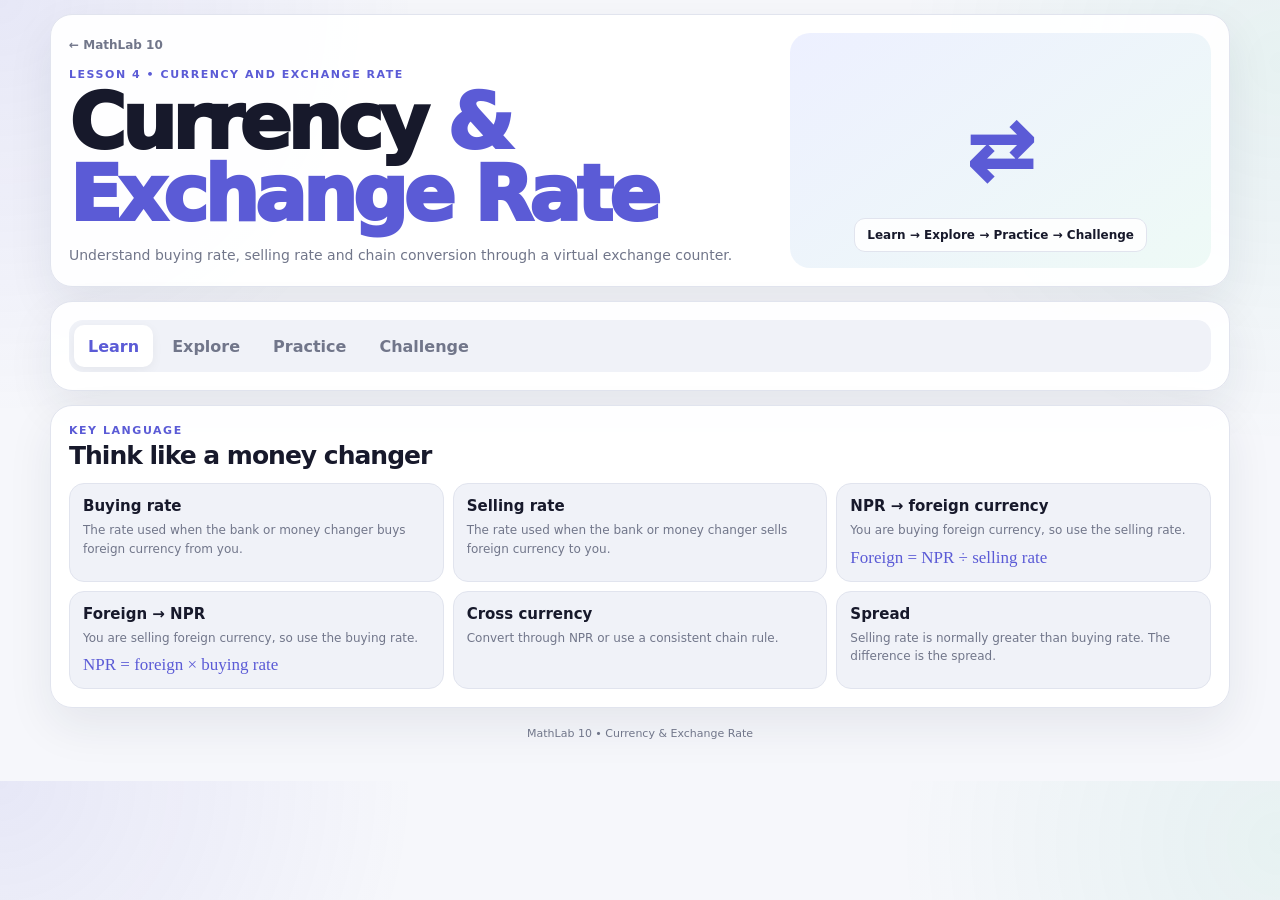
==== modules/currency-exchange/index.html @ 0f2a5948 "Add files via upload" ====
<!DOCTYPE html>
<html lang="en">
<head><meta charset="UTF-8"><meta name="viewport" content="width=device-width, initial-scale=1.0"><meta name="theme-color" content="#5b5bd6">
<title>Currency & Exchange Rate — MathLab 10</title><link rel="stylesheet" href="../shared/lab.css"></head>
<body><main class="app">
<section class="panel hero"><div><a class="back" href="../../index.html">← MathLab 10</a><div class="kicker">Lesson 4 • Currency and Exchange Rate</div><h1>Currency <span>& Exchange Rate</span></h1><p>Understand buying rate, selling rate and chain conversion through a virtual exchange counter.</p></div><div class="hero-art"><div class="hero-symbol">⇄</div><div class="hero-chip">Learn → Explore → Practice → Challenge</div></div></section>
<section class="panel"><div class="tabs"><button class="tab active" data-page="learn">Learn</button><button class="tab" data-page="explore">Explore</button><button class="tab" data-page="practice">Practice</button><button class="tab" data-page="challenge">Challenge</button></div></section>
<section id="page-learn" class="panel page"><div class="section-head"><div><div class="kicker">Key language</div><h2>Think like a money changer</h2></div></div><div class="learn-grid">
<div class="learn-card"><h3>Buying rate</h3><p>The rate used when the bank or money changer buys foreign currency from you.</p></div>
<div class="learn-card"><h3>Selling rate</h3><p>The rate used when the bank or money changer sells foreign currency to you.</p></div>
<div class="learn-card"><h3>NPR → foreign currency</h3><p>You are buying foreign currency, so use the selling rate.</p><span class="formula">Foreign = NPR ÷ selling rate</span></div>
<div class="learn-card"><h3>Foreign → NPR</h3><p>You are selling foreign currency, so use the buying rate.</p><span class="formula">NPR = foreign × buying rate</span></div>
<div class="learn-card"><h3>Cross currency</h3><p>Convert through NPR or use a consistent chain rule.</p></div>
<div class="learn-card"><h3>Spread</h3><p>Selling rate is normally greater than buying rate. The difference is the spread.</p></div>
</div></section>
<section id="page-explore" class="panel page hidden"><div class="grid2"><aside class="panel"><div class="section-head"><div><div class="kicker">Exchange desk</div><h2>Convert currency</h2></div></div><div class="controls" style="margin-top:12px">
<div class="control"><label>Currency</label><select id="fxCur"><option value="USD">US Dollar</option><option value="GBP">Pound Sterling</option><option value="EUR">Euro</option><option value="JPY">Japanese Yen (10 units)</option><option value="AUD">Australian Dollar</option></select></div>
<div class="control"><label>Direction</label><select id="fxDir"><option value="toNPR">Foreign → NPR</option><option value="fromNPR">NPR → Foreign</option></select></div>
<div class="control"><label>Amount</label><input id="fxAmt" type="number" value="500" min="0" step="1"></div>
</div></aside><section class="panel"><div class="metrics" id="fxMetrics"></div><div class="visual"><div class="section-head"><div><div class="kicker">Reference table</div><h2>Editable textbook-style rates</h2></div></div><div class="tablewrap"><table class="table"><thead><tr><th>Currency</th><th>Unit</th><th>Buying</th><th>Selling</th></tr></thead><tbody id="fxTable"></tbody></table></div></div></section></div></section>
<section id="page-practice" class="panel page hidden"><div class="section-head"><div><div class="kicker">Practice</div><h2>Which rate should you use?</h2></div></div><div class="challenge"><div class="problem">You have Nepali rupees and want to buy US dollars from a bank. Which rate applies?</div><div class="btnrow"><button class="ghost fxOpt">Buying rate</button><button class="ghost fxOpt" data-good="1">Selling rate</button></div><div id="fxPracticeFb" class="feedback"></div></div></section>
<section id="page-challenge" class="panel page hidden"><div class="section-head"><div><div class="kicker">Cross-currency challenge</div><h2>Convert through NPR</h2></div></div><div class="challenge"><div class="problem">Using the reference rates, how many Japanese Yen can be obtained from 1 Canadian Dollar if CAD buying rate is Rs. 98.08 and 10 JPY selling rate is Rs. 9.37?</div><input id="fxAns" type="number" step=".01" style="margin-top:10px"><div class="btnrow"><button class="green" id="fxCheck">Check</button></div><div id="fxFb" class="feedback"></div></div></section>
<footer>MathLab 10 • Currency & Exchange Rate</footer></main>
<script>
document.querySelectorAll(".tab").forEach(b=>b.addEventListener("click",()=>{document.querySelectorAll(".tab").forEach(x=>x.classList.remove("active"));b.classList.add("active");document.querySelectorAll(".page").forEach(p=>p.classList.add("hidden"));document.getElementById("page-"+b.dataset.page).classList.remove("hidden")}));

const f$=s=>document.querySelector(s);
const rates={USD:{u:1,b:127.35,s:127.95},GBP:{u:1,b:150.94,s:151.65},EUR:{u:1,b:128.13,s:128.73},JPY:{u:10,b:9.16,s:9.37},AUD:{u:1,b:87.82,s:88.23}};
function fxRender(){let c=f$("#fxCur").value,d=f$("#fxDir").value,a=+f$("#fxAmt").value,r=rates[c],res,used;if(d==="toNPR"){res=a/r.u*r.b;used=`Buying rate Rs. ${r.b} per ${r.u} ${c}`}else{res=a/r.s*r.u;used=`Selling rate Rs. ${r.s} per ${r.u} ${c}`}
f$("#fxMetrics").innerHTML=[["Input",a.toLocaleString()+" "+(d==="toNPR"?c:"NPR")],["Result",res.toLocaleString(undefined,{maximumFractionDigits:2})+" "+(d==="toNPR"?"NPR":c)],["Rate used",used],["Spread",(r.s-r.b).toFixed(2)]].map((x,i)=>`<div class="metric ${i===1?"primary":""}"><div class="k">${x[0]}</div><div class="v" style="${i===2?'font-size:14px':''}">${x[1]}</div></div>`).join("")}
f$("#fxTable").innerHTML=Object.entries(rates).map(([k,r])=>`<tr><td>${k}</td><td>${r.u}</td><td>${r.b}</td><td>${r.s}</td></tr>`).join("");
["#fxCur","#fxDir","#fxAmt"].forEach(id=>f$(id).oninput=fxRender);
document.querySelectorAll(".fxOpt").forEach(b=>b.onclick=()=>f$("#fxPracticeFb").textContent=b.dataset.good?"✅ Correct — you are buying foreign currency from the bank.":"Not this one. Think from the bank's point of view.");
f$("#fxCheck").onclick=()=>{let ans=98.08/9.37*10,ok=Math.abs(+f$("#fxAns").value-ans)<.05;f$("#fxFb").textContent=ok?`✅ Correct — about ${ans.toFixed(2)} JPY.`:"Try: convert CAD to NPR using the CAD buying rate, then NPR to JPY using the JPY selling rate."};fxRender();

</script></body></html>
---- modules/shared/lab.css ----
:root{
  --bg:#f6f7fb;--card:#fff;--panel:#f0f2f8;--text:#17192b;--muted:#71768a;
  --border:#e1e4ee;--accent:#5b5bd6;--green:#16a37a;--blue:#129ec6;--warm:#f59e0b;
  --danger:#e65e77;--shadow:0 18px 46px rgba(26,33,64,.08);--radius:22px;
}
*{box-sizing:border-box}
html{scroll-behavior:smooth}
body{margin:0;min-width:320px;color:var(--text);font-family:Inter,ui-sans-serif,system-ui,-apple-system,BlinkMacSystemFont,"Segoe UI",sans-serif;background:
radial-gradient(circle at 0 0,rgba(91,91,214,.10),transparent 26rem),
radial-gradient(circle at 100% 8%,rgba(22,163,122,.07),transparent 24rem),var(--bg)}
a{text-decoration:none;color:inherit}button,input,select,textarea{font:inherit}button{cursor:pointer}
.app{width:min(1180px,calc(100% - 24px));margin:14px auto 36px;display:grid;gap:14px}
.panel{background:rgba(255,255,255,.96);border:1px solid var(--border);border-radius:var(--radius);padding:18px;box-shadow:var(--shadow);min-width:0}
.hero{display:grid;grid-template-columns:minmax(0,1.25fr) minmax(270px,.75fr);gap:20px;align-items:center}
.back{display:inline-flex;gap:7px;align-items:center;color:var(--muted);font-size:12px;font-weight:850;margin-bottom:16px}
.kicker{font-size:11px;font-weight:900;letter-spacing:.14em;text-transform:uppercase;color:var(--accent)}
.hero h1{font-size:clamp(2.3rem,6vw,4.8rem);line-height:.94;letter-spacing:-.055em;margin:6px 0 0;font-weight:950}
.hero h1 span{color:var(--accent)}
.hero p{max-width:700px;color:var(--muted);line-height:1.65;font-size:14px;margin:13px 0 0}
.hero-art{min-height:235px;border-radius:20px;background:linear-gradient(145deg,#edf0ff,#eefaf6);display:grid;place-items:center;position:relative;overflow:hidden}
.hero-symbol{font-size:82px;font-weight:950;color:var(--accent);font-family:Georgia,serif}
.hero-chip{position:absolute;bottom:16px;background:rgba(255,255,255,.9);border:1px solid var(--border);padding:9px 12px;border-radius:11px;font-size:12px;font-weight:850}
.tabs{display:flex;gap:5px;overflow:auto;background:var(--panel);padding:5px;border-radius:14px;scrollbar-width:none}
.tabs::-webkit-scrollbar{display:none}.tab{border:0;background:transparent;padding:10px 14px;border-radius:10px;font-weight:850;color:var(--muted);white-space:nowrap;min-height:42px}
.tab.active{background:#fff;color:var(--accent);box-shadow:0 3px 11px rgba(0,0,0,.05)}
.page.hidden{display:none}
.section-head{display:flex;align-items:end;justify-content:space-between;gap:12px;flex-wrap:wrap}.section-head h2{font-size:25px;letter-spacing:-.04em;margin:4px 0 0}.small{font-size:12px;color:var(--muted);line-height:1.55}
.learn-grid{display:grid;grid-template-columns:repeat(3,minmax(0,1fr));gap:9px;margin-top:13px}
.learn-card,.mini{border:1px solid var(--border);background:var(--panel);border-radius:15px;padding:13px;min-width:0}
.learn-card h3,.mini h3{margin:0 0 6px;font-size:15px}.learn-card p,.mini p{margin:0;color:var(--muted);font-size:12px;line-height:1.55}
.formula{font-family:Georgia,serif;color:var(--accent);font-size:17px;margin-top:8px;display:block;overflow-wrap:anywhere}
.grid2{display:grid;grid-template-columns:minmax(280px,.75fr) minmax(0,1.25fr);gap:14px}.grid3{display:grid;grid-template-columns:repeat(3,minmax(0,1fr));gap:10px}
.controls{display:grid;gap:9px}.control{border:1px solid var(--border);background:var(--panel);border-radius:13px;padding:11px}.control label{font-size:12px;font-weight:850}
.control-top{display:flex;justify-content:space-between;align-items:center;gap:8px;margin-bottom:7px}
.valuebox{display:flex;align-items:center;gap:5px;border:1px solid var(--border);background:#fff;border-radius:9px;padding:0 7px}
.valuebox input{width:90px;min-height:36px;border:0;outline:0;background:transparent;text-align:right;font-weight:900;color:var(--text)}
input[type=range]{width:100%;accent-color:var(--accent)}
input[type=text],input[type=number],select,textarea{width:100%;min-height:42px;border:1px solid var(--border);border-radius:10px;padding:8px 10px;background:#fff;color:var(--text)}
textarea{min-height:86px;resize:vertical}
.metrics{display:grid;grid-template-columns:repeat(4,minmax(0,1fr));gap:8px}.metric{border:1px solid var(--border);background:var(--panel);border-radius:14px;padding:12px;min-width:0}.metric.primary{background:#efefff;border-color:#c8c6ff}.metric .k{font-size:10px;text-transform:uppercase;letter-spacing:.07em;color:var(--muted);font-weight:900}.metric .v{font-size:22px;font-weight:950;letter-spacing:-.04em;margin-top:4px;overflow-wrap:anywhere}
.visual{margin-top:10px;border:1px solid var(--border);background:var(--panel);border-radius:17px;padding:13px;overflow:auto}.visual svg{display:block;width:100%;height:auto;min-height:300px}
.btnrow{display:flex;gap:7px;flex-wrap:wrap;margin-top:10px}.primary,.ghost,.green,.warn{border:0;border-radius:10px;padding:9px 13px;min-height:42px;font-weight:850}.primary{background:var(--accent);color:#fff}.green{background:var(--green);color:#fff}.warn{background:var(--warm);color:#fff}.ghost{background:var(--panel);color:var(--text);border:1px solid var(--border)}
.problem{font-size:16px;line-height:1.62;font-weight:750}.feedback{min-height:22px;margin-top:9px;font-size:13px;font-weight:850}.good{color:#15803d}.bad{color:#be123c}
.challenge{border:1px solid var(--border);background:var(--panel);border-radius:15px;padding:14px;margin-top:10px}
.barline{height:12px;border-radius:999px;background:#e5e7ef;overflow:hidden}.barline>span{display:block;height:100%;background:var(--accent);border-radius:inherit}
.tablewrap{overflow:auto}.table{width:100%;border-collapse:collapse;font-size:12px}.table th,.table td{padding:8px;border-bottom:1px solid var(--border);text-align:right}.table th:first-child,.table td:first-child{text-align:left}.table th{font-size:10px;color:var(--muted);text-transform:uppercase;letter-spacing:.06em}
footer{text-align:center;color:var(--muted);font-size:11px;padding:5px}
@media(max-width:880px){.hero{grid-template-columns:1fr}.hero-art{display:none}.grid2{grid-template-columns:1fr}.learn-grid{grid-template-columns:1fr 1fr}.metrics{grid-template-columns:1fr 1fr}.grid3{grid-template-columns:1fr 1fr}}
@media(max-width:560px){.app{width:min(100% - 16px,1180px);margin-top:8px}.panel{padding:14px;border-radius:18px}.hero h1{font-size:clamp(2.2rem,12vw,3.4rem)}.learn-grid,.grid3{grid-template-columns:1fr}.metrics{grid-template-columns:1fr 1fr}}
@media(max-width:370px){.metrics{grid-template-columns:1fr}}
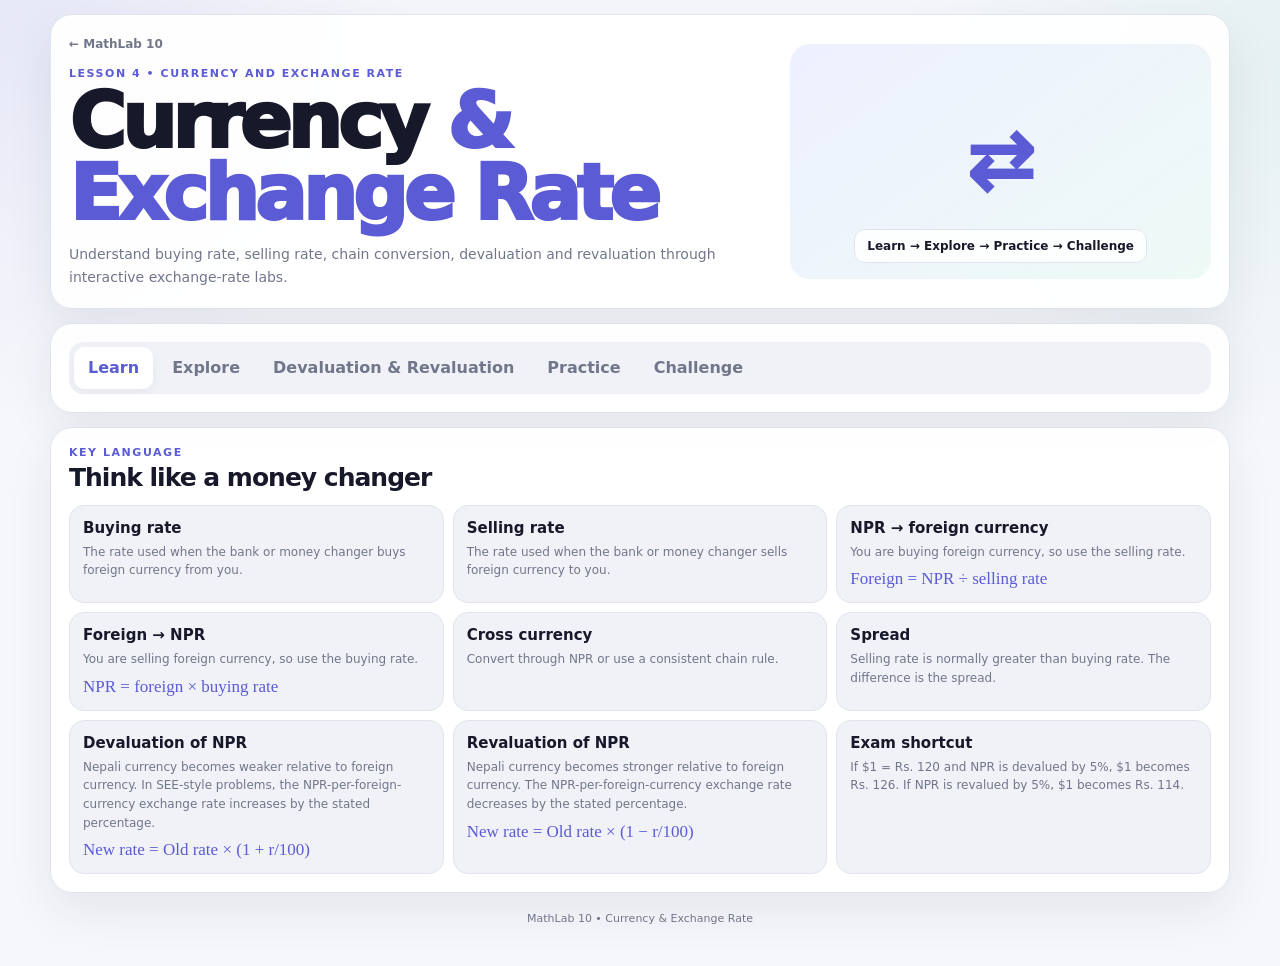
==== commit dfcb6273: "Add currency value change lab section Added a new section for currency value change lab, including c" ====
--- a/modules/currency-exchange/index.html
+++ b/modules/currency-exchange/index.html
@@ -1,10 +1,30 @@
 <!DOCTYPE html>
 <html lang="en">
 <head><meta charset="UTF-8"><meta name="viewport" content="width=device-width, initial-scale=1.0"><meta name="theme-color" content="#5b5bd6">
-<title>Currency & Exchange Rate — MathLab 10</title><link rel="stylesheet" href="../shared/lab.css"></head>
+<title>Currency & Exchange Rate — MathLab 10</title><link rel="stylesheet" href="../shared/lab.css">
+<style>
+.fx-change-layout{display:grid;grid-template-columns:minmax(270px,.72fr) minmax(0,1.28fr);gap:14px}
+.fx-change-mode{display:grid;grid-template-columns:1fr 1fr;gap:5px;background:var(--panel);padding:5px;border-radius:12px;margin-top:8px}
+.fx-change-mode button{border:0;background:transparent;border-radius:9px;min-height:42px;font-weight:850;color:var(--muted)}
+.fx-change-mode button.active{background:var(--accent);color:#fff}
+.fx-rate-visual{display:grid;grid-template-columns:1fr auto 1fr;gap:10px;align-items:center;margin-top:12px}
+.fx-rate-card{border:1px solid var(--border);background:#fff;border-radius:15px;padding:14px;text-align:center}
+.fx-rate-card .big{font-size:28px;font-weight:950;letter-spacing:-.04em;margin-top:5px}
+.fx-arrow{font-size:28px;font-weight:950;color:var(--accent)}
+.fx-direction{display:grid;grid-template-columns:repeat(3,minmax(0,1fr));gap:8px;margin-top:10px}
+.fx-direction .mini{text-align:center}
+.fx-scale{height:12px;border-radius:999px;background:#e6e8ef;overflow:hidden;margin-top:8px}
+.fx-scale span{display:block;height:100%;background:var(--accent);border-radius:inherit}
+.fx-compare{display:grid;grid-template-columns:repeat(4,minmax(0,1fr));gap:8px;margin-top:10px}
+.fx-step{border-left:4px solid var(--accent);background:var(--panel);border-radius:0 12px 12px 0;padding:11px 12px;margin-top:10px;font-size:12px;line-height:1.6}
+.fx-example-grid{display:grid;grid-template-columns:1fr 1fr;gap:10px;margin-top:12px}
+@media(max-width:900px){.fx-change-layout{grid-template-columns:1fr}.fx-direction,.fx-compare{grid-template-columns:1fr 1fr}}
+@media(max-width:560px){.fx-rate-visual,.fx-example-grid,.fx-direction,.fx-compare,.fx-change-mode{grid-template-columns:1fr}.fx-arrow{transform:rotate(90deg);text-align:center}}
+</style>
+</head>
 <body><main class="app">
-<section class="panel hero"><div><a class="back" href="../../index.html">← MathLab 10</a><div class="kicker">Lesson 4 • Currency and Exchange Rate</div><h1>Currency <span>& Exchange Rate</span></h1><p>Understand buying rate, selling rate and chain conversion through a virtual exchange counter.</p></div><div class="hero-art"><div class="hero-symbol">⇄</div><div class="hero-chip">Learn → Explore → Practice → Challenge</div></div></section>
-<section class="panel"><div class="tabs"><button class="tab active" data-page="learn">Learn</button><button class="tab" data-page="explore">Explore</button><button class="tab" data-page="practice">Practice</button><button class="tab" data-page="challenge">Challenge</button></div></section>
+<section class="panel hero"><div><a class="back" href="../../index.html">← MathLab 10</a><div class="kicker">Lesson 4 • Currency and Exchange Rate</div><h1>Currency <span>& Exchange Rate</span></h1><p>Understand buying rate, selling rate, chain conversion, devaluation and revaluation through interactive exchange-rate labs.</p></div><div class="hero-art"><div class="hero-symbol">⇄</div><div class="hero-chip">Learn → Explore → Practice → Challenge</div></div></section>
+<section class="panel"><div class="tabs"><button class="tab active" data-page="learn">Learn</button><button class="tab" data-page="explore">Explore</button><button class="tab" data-page="valuechange">Devaluation & Revaluation</button><button class="tab" data-page="practice">Practice</button><button class="tab" data-page="challenge">Challenge</button></div></section>
 <section id="page-learn" class="panel page"><div class="section-head"><div><div class="kicker">Key language</div><h2>Think like a money changer</h2></div></div><div class="learn-grid">
 <div class="learn-card"><h3>Buying rate</h3><p>The rate used when the bank or money changer buys foreign currency from you.</p></div>
 <div class="learn-card"><h3>Selling rate</h3><p>The rate used when the bank or money changer sells foreign currency to you.</p></div>
@@ -12,14 +32,138 @@
 <div class="learn-card"><h3>Foreign → NPR</h3><p>You are selling foreign currency, so use the buying rate.</p><span class="formula">NPR = foreign × buying rate</span></div>
 <div class="learn-card"><h3>Cross currency</h3><p>Convert through NPR or use a consistent chain rule.</p></div>
 <div class="learn-card"><h3>Spread</h3><p>Selling rate is normally greater than buying rate. The difference is the spread.</p></div>
+<div class="learn-card"><h3>Devaluation of NPR</h3><p>Nepali currency becomes weaker relative to foreign currency. In SEE-style problems, the NPR-per-foreign-currency exchange rate increases by the stated percentage.</p><span class="formula">New rate = Old rate × (1 + r/100)</span></div>
+<div class="learn-card"><h3>Revaluation of NPR</h3><p>Nepali currency becomes stronger relative to foreign currency. The NPR-per-foreign-currency exchange rate decreases by the stated percentage.</p><span class="formula">New rate = Old rate × (1 − r/100)</span></div>
+<div class="learn-card"><h3>Exam shortcut</h3><p>If $1 = Rs. 120 and NPR is devalued by 5%, $1 becomes Rs. 126. If NPR is revalued by 5%, $1 becomes Rs. 114.</p></div>
 </div></section>
 <section id="page-explore" class="panel page hidden"><div class="grid2"><aside class="panel"><div class="section-head"><div><div class="kicker">Exchange desk</div><h2>Convert currency</h2></div></div><div class="controls" style="margin-top:12px">
 <div class="control"><label>Currency</label><select id="fxCur"><option value="USD">US Dollar</option><option value="GBP">Pound Sterling</option><option value="EUR">Euro</option><option value="JPY">Japanese Yen (10 units)</option><option value="AUD">Australian Dollar</option></select></div>
 <div class="control"><label>Direction</label><select id="fxDir"><option value="toNPR">Foreign → NPR</option><option value="fromNPR">NPR → Foreign</option></select></div>
 <div class="control"><label>Amount</label><input id="fxAmt" type="number" value="500" min="0" step="1"></div>
 </div></aside><section class="panel"><div class="metrics" id="fxMetrics"></div><div class="visual"><div class="section-head"><div><div class="kicker">Reference table</div><h2>Editable textbook-style rates</h2></div></div><div class="tablewrap"><table class="table"><thead><tr><th>Currency</th><th>Unit</th><th>Buying</th><th>Selling</th></tr></thead><tbody id="fxTable"></tbody></table></div></div></section></div></section>
-<section id="page-practice" class="panel page hidden"><div class="section-head"><div><div class="kicker">Practice</div><h2>Which rate should you use?</h2></div></div><div class="challenge"><div class="problem">You have Nepali rupees and want to buy US dollars from a bank. Which rate applies?</div><div class="btnrow"><button class="ghost fxOpt">Buying rate</button><button class="ghost fxOpt" data-good="1">Selling rate</button></div><div id="fxPracticeFb" class="feedback"></div></div></section>
-<section id="page-challenge" class="panel page hidden"><div class="section-head"><div><div class="kicker">Cross-currency challenge</div><h2>Convert through NPR</h2></div></div><div class="challenge"><div class="problem">Using the reference rates, how many Japanese Yen can be obtained from 1 Canadian Dollar if CAD buying rate is Rs. 98.08 and 10 JPY selling rate is Rs. 9.37?</div><input id="fxAns" type="number" step=".01" style="margin-top:10px"><div class="btnrow"><button class="green" id="fxCheck">Check</button></div><div id="fxFb" class="feedback"></div></div></section>
+
+<section id="page-valuechange" class="page hidden">
+  <div class="fx-change-layout">
+    <aside class="panel">
+      <div class="section-head"><div><div class="kicker">Currency value lab</div><h2>Devaluation vs revaluation</h2></div></div>
+
+      <div class="control" style="margin-top:12px">
+        <label>What happens to Nepali currency?</label>
+        <div class="fx-change-mode">
+          <button id="devalBtn" class="active" type="button">Devaluation</button>
+          <button id="revalBtn" type="button">Revaluation</button>
+        </div>
+      </div>
+
+      <div class="control">
+        <div class="control-top">
+          <label>Old exchange rate</label>
+          <div class="valuebox"><span>Rs.</span><input id="changeOldRate" type="number" min="1" max="500" step=".01" value="120"></div>
+        </div>
+        <div class="small">NPR required for 1 unit of foreign currency</div>
+      </div>
+
+      <div class="control">
+        <div class="control-top">
+          <label>Change percentage</label>
+          <div class="valuebox"><input id="changePercent" type="number" min=".1" max="50" step=".1" value="5"><span>%</span></div>
+        </div>
+        <input id="changePercentRange" type="range" min=".1" max="50" step=".1" value="5">
+      </div>
+
+      <div class="control">
+        <label>Foreign currency amount</label>
+        <input id="changeForeign" type="number" min="1" step="1" value="1000" style="margin-top:8px">
+      </div>
+
+      <div class="control">
+        <label>Round-trip example</label>
+        <div class="small" style="margin-top:6px">Assume you first bought foreign currency at the old rate, then converted the same foreign currency back after the value change.</div>
+      </div>
+
+      <div id="changeConcept" class="fx-step"></div>
+    </aside>
+
+    <section class="panel">
+      <div class="section-head">
+        <div><div class="kicker">See the effect</div><h2>Old rate → new rate</h2></div>
+        <span id="changeBadge" class="small"></span>
+      </div>
+
+      <div class="fx-rate-visual">
+        <div class="fx-rate-card">
+          <div class="small">Old rate</div>
+          <div class="big" id="oldRateDisplay">Rs. 120</div>
+          <div class="small">per 1 foreign unit</div>
+        </div>
+        <div class="fx-arrow">→</div>
+        <div class="fx-rate-card">
+          <div class="small">New rate</div>
+          <div class="big" id="newRateDisplay">Rs. 126</div>
+          <div class="small">per 1 foreign unit</div>
+        </div>
+      </div>
+
+      <div class="fx-compare" id="changeMetrics"></div>
+
+      <div class="visual">
+        <div class="section-head"><div><div class="kicker">What does it mean?</div><h2 id="changeMeaningTitle">NPR becomes weaker</h2></div></div>
+        <div id="changeMeaning" class="small" style="margin-top:7px"></div>
+        <div class="fx-direction">
+          <div class="mini"><h3>Foreign currency</h3><p id="foreignEffect"></p></div>
+          <div class="mini"><h3>NPR needed</h3><p id="nprEffect"></p></div>
+          <div class="mini"><h3>Exchange rate</h3><p id="rateEffect"></p></div>
+        </div>
+      </div>
+
+      <div class="visual">
+        <div class="small">Rate change visual</div>
+        <div class="fx-scale"><span id="oldRateBar" style="width:70%"></span></div>
+        <div class="small" style="margin-top:5px">Old rate</div>
+        <div class="fx-scale"><span id="newRateBar" style="width:75%"></span></div>
+        <div class="small" style="margin-top:5px">New rate</div>
+      </div>
+
+      <div class="visual">
+        <div class="kicker">Round-trip profit / loss</div>
+        <div id="roundTripWorking" class="fx-step"></div>
+      </div>
+    </section>
+  </div>
+
+  <section class="panel" style="margin-top:14px">
+    <div class="section-head"><div><div class="kicker">Learn by comparison</div><h2>Same old rate, opposite effects</h2></div></div>
+    <div class="fx-example-grid">
+      <div class="mini">
+        <h3>5% devaluation</h3>
+        <p>If $1 = Rs. 120:</p>
+        <span class="formula">120 × 1.05 = Rs. 126</span>
+        <p style="margin-top:7px">More NPR are required for the same $1.</p>
+      </div>
+      <div class="mini">
+        <h3>5% revaluation</h3>
+        <p>If $1 = Rs. 120:</p>
+        <span class="formula">120 × 0.95 = Rs. 114</span>
+        <p style="margin-top:7px">Fewer NPR are required for the same $1.</p>
+      </div>
+    </div>
+  </section>
+</section>
+<section id="page-practice" class="panel page hidden"><div class="section-head"><div><div class="kicker">Practice</div><h2>Which rate should you use?</h2></div></div><div class="challenge"><div class="problem">You have Nepali rupees and want to buy US dollars from a bank. Which rate applies?</div><div class="btnrow"><button class="ghost fxOpt">Buying rate</button><button class="ghost fxOpt" data-good="1">Selling rate</button></div><div id="fxPracticeFb" class="feedback"></div></div>
+<div class="challenge" style="margin-top:10px">
+  <div class="problem">If $1 = Rs. 133.63 and Nepali currency is devalued by 1.5%, what is the new exchange rate?</div>
+  <input id="changePracticeAns" type="number" step=".01" style="margin-top:10px" placeholder="New NPR per $1">
+  <div class="btnrow"><button id="changePracticeCheck" class="green">Check</button></div>
+  <div id="changePracticeFb" class="feedback"></div>
+</div></section>
+<section id="page-challenge" class="panel page hidden"><div class="section-head"><div><div class="kicker">Cross-currency challenge</div><h2>Convert through NPR</h2></div></div><div class="challenge"><div class="problem">Using the reference rates, how many Japanese Yen can be obtained from 1 Canadian Dollar if CAD buying rate is Rs. 98.08 and 10 JPY selling rate is Rs. 9.37?</div><input id="fxAns" type="number" step=".01" style="margin-top:10px"><div class="btnrow"><button class="green" id="fxCheck">Check</button></div><div id="fxFb" class="feedback"></div></div>
+<div class="challenge" style="margin-top:10px">
+  <div class="kicker">Value-change challenge</div>
+  <div id="changeChallengePrompt" class="problem" style="margin-top:5px"></div>
+  <input id="changeChallengeAns" type="number" step=".01" style="margin-top:10px">
+  <div class="btnrow"><button id="changeChallengeCheck" class="green">Check</button><button id="changeChallengeNew" class="ghost">New</button></div>
+  <div id="changeChallengeFb" class="feedback"></div>
+</div></section>
 <footer>MathLab 10 • Currency & Exchange Rate</footer></main>
 <script>
 document.querySelectorAll(".tab").forEach(b=>b.addEventListener("click",()=>{document.querySelectorAll(".tab").forEach(x=>x.classList.remove("active"));b.classList.add("active");document.querySelectorAll(".page").forEach(p=>p.classList.add("hidden"));document.getElementById("page-"+b.dataset.page).classList.remove("hidden")}));
@@ -33,4 +177,126 @@
 document.querySelectorAll(".fxOpt").forEach(b=>b.onclick=()=>f$("#fxPracticeFb").textContent=b.dataset.good?"✅ Correct — you are buying foreign currency from the bank.":"Not this one. Think from the bank's point of view.");
 f$("#fxCheck").onclick=()=>{let ans=98.08/9.37*10,ok=Math.abs(+f$("#fxAns").value-ans)<.05;f$("#fxFb").textContent=ok?`✅ Correct — about ${ans.toFixed(2)} JPY.`:"Try: convert CAD to NPR using the CAD buying rate, then NPR to JPY using the JPY selling rate."};fxRender();
 
-</script></body></html>+
+// ------------------------------------------------------------
+// Devaluation & Revaluation Lab
+// SEE/Class 10 convention used here:
+// devaluation of NPR -> NPR per foreign unit increases
+// revaluation of NPR -> NPR per foreign unit decreases
+// ------------------------------------------------------------
+let changeMode="devaluation";
+
+function money2(n){
+  return Number(n).toLocaleString(undefined,{maximumFractionDigits:2,minimumFractionDigits:2});
+}
+
+function renderValueChange(){
+  const old=Math.max(.01,+f$("#changeOldRate").value||120);
+  const pct=Math.max(.1,Math.min(50,+f$("#changePercent").value||5));
+  const foreign=Math.max(1,+f$("#changeForeign").value||1000);
+  f$("#changePercentRange").value=pct;
+
+  const factor=changeMode==="devaluation" ? 1+pct/100 : 1-pct/100;
+  const newRate=old*factor;
+  const oldNpr=foreign*old;
+  const newNpr=foreign*newRate;
+  const difference=newNpr-oldNpr;
+
+  f$("#oldRateDisplay").textContent=`Rs. ${money2(old)}`;
+  f$("#newRateDisplay").textContent=`Rs. ${money2(newRate)}`;
+  f$("#changeBadge").textContent=changeMode==="devaluation" ? `${pct}% devaluation` : `${pct}% revaluation`;
+
+  f$("#changeMetrics").innerHTML=[
+    ["Old rate",`Rs. ${money2(old)}`],
+    ["Change",`${pct}%`],
+    ["New rate",`Rs. ${money2(newRate)}`],
+    ["Difference",`Rs. ${money2(Math.abs(newRate-old))}`]
+  ].map((x,i)=>`<div class="metric ${i===2?"primary":""}"><div class="k">${x[0]}</div><div class="v">${x[1]}</div></div>`).join("");
+
+  if(changeMode==="devaluation"){
+    f$("#changeMeaningTitle").textContent="NPR becomes weaker";
+    f$("#changeMeaning").textContent=`After devaluation, one unit of foreign currency costs more Nepali rupees: the rate rises from Rs. ${money2(old)} to Rs. ${money2(newRate)}.`;
+    f$("#foreignEffect").textContent="The same foreign currency converts into more NPR.";
+    f$("#nprEffect").textContent="More NPR are needed to buy the same foreign currency.";
+    f$("#rateEffect").textContent="NPR-per-foreign-currency rate increases.";
+    f$("#changeConcept").innerHTML=`<strong>Devaluation:</strong> add ${pct}% of the old rate.<br><span class="formula">New rate = ${money2(old)} × (1 + ${pct}/100) = ${money2(newRate)}</span>`;
+  } else {
+    f$("#changeMeaningTitle").textContent="NPR becomes stronger";
+    f$("#changeMeaning").textContent=`After revaluation, one unit of foreign currency costs fewer Nepali rupees: the rate falls from Rs. ${money2(old)} to Rs. ${money2(newRate)}.`;
+    f$("#foreignEffect").textContent="The same foreign currency converts into fewer NPR.";
+    f$("#nprEffect").textContent="Fewer NPR are needed to buy the same foreign currency.";
+    f$("#rateEffect").textContent="NPR-per-foreign-currency rate decreases.";
+    f$("#changeConcept").innerHTML=`<strong>Revaluation:</strong> subtract ${pct}% of the old rate.<br><span class="formula">New rate = ${money2(old)} × (1 − ${pct}/100) = ${money2(newRate)}</span>`;
+  }
+
+  const max=Math.max(old,newRate,1);
+  f$("#oldRateBar").style.width=`${Math.max(8,old/max*92)}%`;
+  f$("#newRateBar").style.width=`${Math.max(8,newRate/max*92)}%`;
+
+  const action=difference>=0 ? "profit" : "loss";
+  f$("#roundTripWorking").innerHTML=
+    `Suppose you originally exchanged <strong>Rs. ${money2(oldNpr)}</strong> at the old rate and received <strong>${money2(foreign)}</strong> foreign units.<br>`+
+    `After ${changeMode}, converting those same ${money2(foreign)} foreign units back gives <strong>Rs. ${money2(newNpr)}</strong>.<br>`+
+    `<span class="formula">${action[0].toUpperCase()+action.slice(1)} = Rs. ${money2(Math.abs(difference))}</span>`;
+}
+
+f$("#devalBtn").onclick=()=>{
+  changeMode="devaluation";
+  f$("#devalBtn").classList.add("active");
+  f$("#revalBtn").classList.remove("active");
+  renderValueChange();
+};
+
+f$("#revalBtn").onclick=()=>{
+  changeMode="revaluation";
+  f$("#revalBtn").classList.add("active");
+  f$("#devalBtn").classList.remove("active");
+  renderValueChange();
+};
+
+f$("#changeOldRate").addEventListener("input",renderValueChange);
+f$("#changePercent").addEventListener("input",renderValueChange);
+f$("#changeForeign").addEventListener("input",renderValueChange);
+f$("#changePercentRange").addEventListener("input",()=>{
+  f$("#changePercent").value=f$("#changePercentRange").value;
+  renderValueChange();
+});
+
+f$("#changePracticeCheck").onclick=()=>{
+  const expected=133.63*1.015;
+  const x=+f$("#changePracticeAns").value;
+  const ok=Number.isFinite(x)&&Math.abs(x-expected)<.02;
+  f$("#changePracticeFb").textContent=ok
+    ?`✅ Correct — Rs. ${expected.toFixed(2)} per $1.`
+    :"Devaluation increases the rate: 133.63 × 1.015.";
+};
+
+let changeChallenge={};
+
+function newChangeChallenge(){
+  const ratesList=[110,120,125,133.63,135,140];
+  const pcts=[1.5,2,5,10,12];
+  const old=ratesList[Math.floor(Math.random()*ratesList.length)];
+  const pct=pcts[Math.floor(Math.random()*pcts.length)];
+  const mode=Math.random()<.5?"devaluation":"revaluation";
+  const ans=old*(mode==="devaluation"?1+pct/100:1-pct/100);
+  changeChallenge={old,pct,mode,ans};
+  f$("#changeChallengePrompt").textContent=
+    `If 1 foreign unit = Rs. ${old} and Nepali currency is ${mode==="devaluation"?"devalued":"revalued"} by ${pct}%, find the new exchange rate.`;
+  f$("#changeChallengeAns").value="";
+  f$("#changeChallengeFb").textContent="";
+}
+
+f$("#changeChallengeCheck").onclick=()=>{
+  const x=+f$("#changeChallengeAns").value;
+  const ok=Number.isFinite(x)&&Math.abs(x-changeChallenge.ans)<.02;
+  f$("#changeChallengeFb").textContent=ok
+    ?`✅ Correct — Rs. ${changeChallenge.ans.toFixed(2)}.`
+    :`${changeChallenge.mode==="devaluation"?"Add":"Subtract"} ${changeChallenge.pct}% of the old rate.`;
+};
+
+f$("#changeChallengeNew").onclick=newChangeChallenge;
+
+renderValueChange();newChangeChallenge();
+
+</script></body></html>
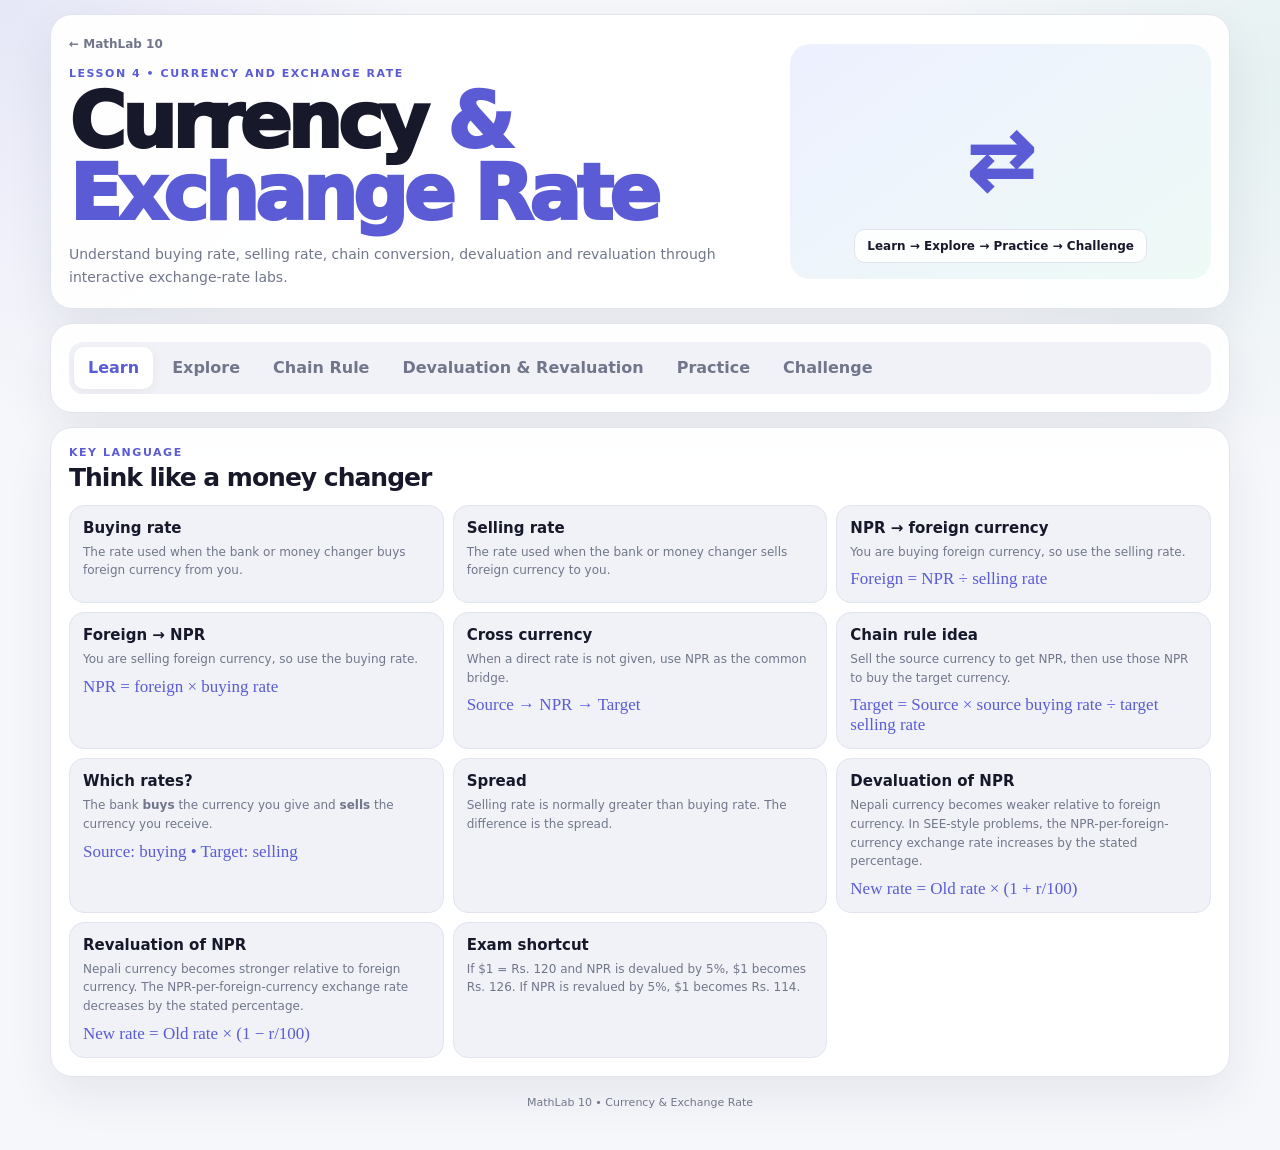
==== commit 82252779: "Update index.html" ====
--- a/modules/currency-exchange/index.html
+++ b/modules/currency-exchange/index.html
@@ -21,16 +21,35 @@
 @media(max-width:900px){.fx-change-layout{grid-template-columns:1fr}.fx-direction,.fx-compare{grid-template-columns:1fr 1fr}}
 @media(max-width:560px){.fx-rate-visual,.fx-example-grid,.fx-direction,.fx-compare,.fx-change-mode{grid-template-columns:1fr}.fx-arrow{transform:rotate(90deg);text-align:center}}
 </style>
+
+<style>
+.chain-layout{display:grid;grid-template-columns:minmax(270px,.72fr) minmax(0,1.28fr);gap:14px}
+.chain-flow{display:grid;grid-template-columns:1fr auto 1fr auto 1fr;gap:8px;align-items:center;margin-top:12px}
+.chain-node{border:1px solid var(--border);background:#fff;border-radius:15px;padding:14px;text-align:center;min-width:0}
+.chain-node .symbol{font-size:28px;font-weight:950;color:var(--accent);margin-bottom:4px}
+.chain-arrow{font-size:26px;font-weight:950;color:var(--accent);text-align:center}
+.chain-working{border-left:4px solid var(--accent);background:var(--panel);border-radius:0 12px 12px 0;padding:11px 12px;margin-top:10px;font-size:12px;line-height:1.65}
+.chain-rule-card{display:grid;grid-template-columns:repeat(3,minmax(0,1fr));gap:8px;margin-top:10px}
+.chain-rule-card .mini{text-align:center}
+.chain-highlight{font-family:Georgia,serif;font-size:18px;color:var(--accent);font-weight:700}
+.chain-pair{display:grid;grid-template-columns:1fr auto 1fr;gap:8px;align-items:end}
+.chain-swap{width:44px;height:44px;border-radius:11px;border:1px solid var(--border);background:var(--panel);font-size:20px;font-weight:900}
+.chain-table td:nth-child(2),.chain-table td:nth-child(3){font-family:Georgia,serif}
+@media(max-width:900px){.chain-layout{grid-template-columns:1fr}.chain-rule-card{grid-template-columns:1fr 1fr}}
+@media(max-width:620px){.chain-flow{grid-template-columns:1fr}.chain-arrow{transform:rotate(90deg)}.chain-pair{grid-template-columns:1fr}.chain-swap{width:100%}.chain-rule-card{grid-template-columns:1fr}}
+</style>
 </head>
 <body><main class="app">
 <section class="panel hero"><div><a class="back" href="../../index.html">← MathLab 10</a><div class="kicker">Lesson 4 • Currency and Exchange Rate</div><h1>Currency <span>& Exchange Rate</span></h1><p>Understand buying rate, selling rate, chain conversion, devaluation and revaluation through interactive exchange-rate labs.</p></div><div class="hero-art"><div class="hero-symbol">⇄</div><div class="hero-chip">Learn → Explore → Practice → Challenge</div></div></section>
-<section class="panel"><div class="tabs"><button class="tab active" data-page="learn">Learn</button><button class="tab" data-page="explore">Explore</button><button class="tab" data-page="valuechange">Devaluation & Revaluation</button><button class="tab" data-page="practice">Practice</button><button class="tab" data-page="challenge">Challenge</button></div></section>
+<section class="panel"><div class="tabs"><button class="tab active" data-page="learn">Learn</button><button class="tab" data-page="explore">Explore</button><button class="tab" data-page="chain">Chain Rule</button><button class="tab" data-page="valuechange">Devaluation & Revaluation</button><button class="tab" data-page="practice">Practice</button><button class="tab" data-page="challenge">Challenge</button></div></section>
 <section id="page-learn" class="panel page"><div class="section-head"><div><div class="kicker">Key language</div><h2>Think like a money changer</h2></div></div><div class="learn-grid">
 <div class="learn-card"><h3>Buying rate</h3><p>The rate used when the bank or money changer buys foreign currency from you.</p></div>
 <div class="learn-card"><h3>Selling rate</h3><p>The rate used when the bank or money changer sells foreign currency to you.</p></div>
 <div class="learn-card"><h3>NPR → foreign currency</h3><p>You are buying foreign currency, so use the selling rate.</p><span class="formula">Foreign = NPR ÷ selling rate</span></div>
 <div class="learn-card"><h3>Foreign → NPR</h3><p>You are selling foreign currency, so use the buying rate.</p><span class="formula">NPR = foreign × buying rate</span></div>
-<div class="learn-card"><h3>Cross currency</h3><p>Convert through NPR or use a consistent chain rule.</p></div>
+<div class="learn-card"><h3>Cross currency</h3><p>When a direct rate is not given, use NPR as the common bridge.</p><span class="formula">Source → NPR → Target</span></div>
+<div class="learn-card"><h3>Chain rule idea</h3><p>Sell the source currency to get NPR, then use those NPR to buy the target currency.</p><span class="formula">Target = Source × source buying rate ÷ target selling rate</span></div>
+<div class="learn-card"><h3>Which rates?</h3><p>The bank <strong>buys</strong> the currency you give and <strong>sells</strong> the currency you receive.</p><span class="formula">Source: buying • Target: selling</span></div>
 <div class="learn-card"><h3>Spread</h3><p>Selling rate is normally greater than buying rate. The difference is the spread.</p></div>
 <div class="learn-card"><h3>Devaluation of NPR</h3><p>Nepali currency becomes weaker relative to foreign currency. In SEE-style problems, the NPR-per-foreign-currency exchange rate increases by the stated percentage.</p><span class="formula">New rate = Old rate × (1 + r/100)</span></div>
 <div class="learn-card"><h3>Revaluation of NPR</h3><p>Nepali currency becomes stronger relative to foreign currency. The NPR-per-foreign-currency exchange rate decreases by the stated percentage.</p><span class="formula">New rate = Old rate × (1 − r/100)</span></div>
@@ -42,6 +61,126 @@
 <div class="control"><label>Amount</label><input id="fxAmt" type="number" value="500" min="0" step="1"></div>
 </div></aside><section class="panel"><div class="metrics" id="fxMetrics"></div><div class="visual"><div class="section-head"><div><div class="kicker">Reference table</div><h2>Editable textbook-style rates</h2></div></div><div class="tablewrap"><table class="table"><thead><tr><th>Currency</th><th>Unit</th><th>Buying</th><th>Selling</th></tr></thead><tbody id="fxTable"></tbody></table></div></div></section></div></section>
 
+
+<section id="page-chain" class="page hidden">
+  <div class="chain-layout">
+    <aside class="panel">
+      <div class="section-head"><div><div class="kicker">Cross-currency lab</div><h2>Learn the chain rule</h2></div></div>
+
+      <div class="mini" style="margin-top:12px">
+        <h3>The one rule to remember</h3>
+        <p>You give the bank the <strong>source currency</strong>, so it uses that currency's <strong>buying rate</strong>. You receive the <strong>target currency</strong>, so the bank uses that currency's <strong>selling rate</strong>.</p>
+      </div>
+
+      <div class="control">
+        <label>Choose currencies</label>
+        <div class="chain-pair" style="margin-top:8px">
+          <select id="chainFrom"></select>
+          <button id="chainSwap" class="chain-swap" type="button" aria-label="Swap currencies">⇄</button>
+          <select id="chainTo"></select>
+        </div>
+      </div>
+
+      <div class="control">
+        <label>Amount of source currency</label>
+        <input id="chainAmount" type="number" min=".01" step=".01" value="100" style="margin-top:8px">
+      </div>
+
+      <div class="control">
+        <label>Learning rates</label>
+        <div class="small" style="margin-top:6px">These are the same fixed practice/reference rates used by this MathLab module; they are not live market rates.</div>
+      </div>
+
+      <div class="btnrow">
+        <button id="chainExampleBtn" class="primary" type="button">Random example</button>
+      </div>
+
+      <div class="chain-working" id="chainMemory"></div>
+    </aside>
+
+    <section class="panel">
+      <div class="section-head">
+        <div><div class="kicker">Conversion path</div><h2>Follow the money</h2></div>
+        <span class="small" id="chainResultTop"></span>
+      </div>
+
+      <div class="chain-flow">
+        <div class="chain-node">
+          <div class="small">STEP 1 • SOURCE</div>
+          <div class="symbol" id="chainSourceCode">EUR</div>
+          <strong id="chainSourceAmount">100.00</strong>
+          <div class="small" id="chainSourceRate"></div>
+        </div>
+
+        <div class="chain-arrow">→</div>
+
+        <div class="chain-node">
+          <div class="small">STEP 2 • COMMON BRIDGE</div>
+          <div class="symbol">NPR</div>
+          <strong id="chainNprAmount">0.00</strong>
+          <div class="small">using source buying rate</div>
+        </div>
+
+        <div class="chain-arrow">→</div>
+
+        <div class="chain-node">
+          <div class="small">STEP 3 • TARGET</div>
+          <div class="symbol" id="chainTargetCode">USD</div>
+          <strong id="chainTargetAmount">0.00</strong>
+          <div class="small" id="chainTargetRate"></div>
+        </div>
+      </div>
+
+      <div class="chain-rule-card">
+        <div class="mini">
+          <h3>① Sell source</h3>
+          <div class="chain-highlight" id="chainStep1Formula"></div>
+          <p>Use source currency's buying rate.</p>
+        </div>
+        <div class="mini">
+          <h3>② Buy target</h3>
+          <div class="chain-highlight" id="chainStep2Formula"></div>
+          <p>Use target currency's selling rate.</p>
+        </div>
+        <div class="mini">
+          <h3>③ Direct chain</h3>
+          <div class="chain-highlight" id="chainCombinedFormula"></div>
+          <p>Combine both steps into one expression.</p>
+        </div>
+      </div>
+
+      <div class="visual">
+        <div class="small">Detailed working</div>
+        <div id="chainDetailedWorking" class="chain-working"></div>
+      </div>
+
+      <div class="visual">
+        <div class="small">Why not use buying rate twice?</div>
+        <div class="small" style="margin-top:6px">Because the bank's role changes. It <strong>buys</strong> what you hand over, but it <strong>sells</strong> what you ask to receive.</div>
+      </div>
+    </section>
+  </div>
+
+  <section class="panel" style="margin-top:14px">
+    <div class="section-head"><div><div class="kicker">Chain rule pattern</div><h2>Write units so they cancel</h2></div></div>
+    <div class="chain-working">
+      <span class="chain-highlight">Source × (NPR / Source) × (Target / NPR) = Target</span><br>
+      The source unit cancels first, then NPR cancels, leaving only the target currency. This is why the chain rule is reliable.
+    </div>
+
+    <div class="tablewrap" style="margin-top:10px">
+      <table class="table chain-table">
+        <thead><tr><th>Stage</th><th>Operation</th><th>Rate to use</th></tr></thead>
+        <tbody>
+          <tr><td>Source → NPR</td><td>Multiply</td><td>Source buying rate</td></tr>
+          <tr><td>NPR → Target</td><td>Divide</td><td>Target selling rate</td></tr>
+          <tr><td>Unit-based quotation</td><td>Adjust by quoted unit</td><td>Example: 10 JPY quotation means multiply/divide using 10 units</td></tr>
+        </tbody>
+      </table>
+    </div>
+  </section>
+</section>
+
 <section id="page-valuechange" class="page hidden">
   <div class="fx-change-layout">
     <aside class="panel">
@@ -150,6 +289,13 @@
   </section>
 </section>
 <section id="page-practice" class="panel page hidden"><div class="section-head"><div><div class="kicker">Practice</div><h2>Which rate should you use?</h2></div></div><div class="challenge"><div class="problem">You have Nepali rupees and want to buy US dollars from a bank. Which rate applies?</div><div class="btnrow"><button class="ghost fxOpt">Buying rate</button><button class="ghost fxOpt" data-good="1">Selling rate</button></div><div id="fxPracticeFb" class="feedback"></div></div>
+
+<div class="challenge" style="margin-top:10px">
+  <div class="problem">Chain rule: If 1 EUR has a buying rate of Rs. 132 and 1 USD has a selling rate of Rs. 125, how many USD can be obtained from EUR 100?</div>
+  <input id="chainPracticeAns" type="number" step=".01" style="margin-top:10px">
+  <div class="btnrow"><button id="chainPracticeCheck" class="green">Check</button></div>
+  <div id="chainPracticeFb" class="feedback"></div>
+</div>
 <div class="challenge" style="margin-top:10px">
   <div class="problem">If $1 = Rs. 133.63 and Nepali currency is devalued by 1.5%, what is the new exchange rate?</div>
   <input id="changePracticeAns" type="number" step=".01" style="margin-top:10px" placeholder="New NPR per $1">
@@ -157,6 +303,14 @@
   <div id="changePracticeFb" class="feedback"></div>
 </div></section>
 <section id="page-challenge" class="panel page hidden"><div class="section-head"><div><div class="kicker">Cross-currency challenge</div><h2>Convert through NPR</h2></div></div><div class="challenge"><div class="problem">Using the reference rates, how many Japanese Yen can be obtained from 1 Canadian Dollar if CAD buying rate is Rs. 98.08 and 10 JPY selling rate is Rs. 9.37?</div><input id="fxAns" type="number" step=".01" style="margin-top:10px"><div class="btnrow"><button class="green" id="fxCheck">Check</button></div><div id="fxFb" class="feedback"></div></div>
+
+<div class="challenge" style="margin-top:10px">
+  <div class="kicker">Chain-rule challenge</div>
+  <div id="chainChallengePrompt" class="problem" style="margin-top:5px"></div>
+  <input id="chainChallengeAns" type="number" step=".01" style="margin-top:10px">
+  <div class="btnrow"><button id="chainChallengeCheck" class="green">Check</button><button id="chainChallengeNew" class="ghost">New</button></div>
+  <div id="chainChallengeFb" class="feedback"></div>
+</div>
 <div class="challenge" style="margin-top:10px">
   <div class="kicker">Value-change challenge</div>
   <div id="changeChallengePrompt" class="problem" style="margin-top:5px"></div>
@@ -177,6 +331,152 @@
 document.querySelectorAll(".fxOpt").forEach(b=>b.onclick=()=>f$("#fxPracticeFb").textContent=b.dataset.good?"✅ Correct — you are buying foreign currency from the bank.":"Not this one. Think from the bank's point of view.");
 f$("#fxCheck").onclick=()=>{let ans=98.08/9.37*10,ok=Math.abs(+f$("#fxAns").value-ans)<.05;f$("#fxFb").textContent=ok?`✅ Correct — about ${ans.toFixed(2)} JPY.`:"Try: convert CAD to NPR using the CAD buying rate, then NPR to JPY using the JPY selling rate."};fxRender();
 
+
+
+
+// ------------------------------------------------------------
+// Chain Rule Lab
+// Cross-currency conversion uses NPR as a common bridge.
+// Source currency -> bank buying rate -> NPR -> target selling rate -> target.
+// ------------------------------------------------------------
+const chainNames={
+  USD:"US Dollar",
+  GBP:"Pound Sterling",
+  EUR:"Euro",
+  JPY:"Japanese Yen",
+  AUD:"Australian Dollar"
+};
+
+function populateChainCurrencies(){
+  const codes=Object.keys(rates);
+  const options=codes.map(c=>`<option value="${c}">${c} — ${chainNames[c]||c}</option>`).join("");
+  f$("#chainFrom").innerHTML=options;
+  f$("#chainTo").innerHTML=options;
+  f$("#chainFrom").value="EUR";
+  f$("#chainTo").value="USD";
+}
+
+function chainConvert(amount,from,to){
+  const rf=rates[from], rt=rates[to];
+
+  // Convert source currency to NPR using bank buying rate.
+  const npr=amount/rf.u*rf.b;
+
+  // Convert NPR to target currency using bank selling rate.
+  const target=npr/rt.s*rt.u;
+
+  return {npr,target,rf,rt};
+}
+
+function renderChain(){
+  const from=f$("#chainFrom").value;
+  const to=f$("#chainTo").value;
+  const amount=Math.max(.01,+f$("#chainAmount").value||1);
+
+  if(from===to){
+    f$("#chainTo").value=Object.keys(rates).find(c=>c!==from);
+  }
+
+  const actualTo=f$("#chainTo").value;
+  const {npr,target,rf,rt}=chainConvert(amount,from,actualTo);
+
+  f$("#chainSourceCode").textContent=from;
+  f$("#chainTargetCode").textContent=actualTo;
+  f$("#chainSourceAmount").textContent=`${money2(amount)} ${from}`;
+  f$("#chainNprAmount").textContent=`Rs. ${money2(npr)}`;
+  f$("#chainTargetAmount").textContent=`${money2(target)} ${actualTo}`;
+
+  f$("#chainSourceRate").textContent=`Bank buys ${rf.u} ${from} for Rs. ${rf.b}`;
+  f$("#chainTargetRate").textContent=`Bank sells ${rt.u} ${actualTo} for Rs. ${rt.s}`;
+
+  f$("#chainStep1Formula").textContent=
+    `${money2(amount)} ÷ ${rf.u} × ${rf.b}`;
+
+  f$("#chainStep2Formula").textContent=
+    `${money2(npr)} ÷ ${rt.s} × ${rt.u}`;
+
+  f$("#chainCombinedFormula").textContent=
+    `${money2(amount)} × (${rf.b}/${rf.u}) × (${rt.u}/${rt.s})`;
+
+  f$("#chainResultTop").textContent=
+    `${money2(amount)} ${from} → ${money2(target)} ${actualTo}`;
+
+  f$("#chainDetailedWorking").innerHTML=
+    `<strong>Step 1: Convert ${from} to NPR.</strong><br>`+
+    `NPR = ${money2(amount)} ÷ ${rf.u} × ${rf.b} = <strong>Rs. ${money2(npr)}</strong><br><br>`+
+    `<strong>Step 2: Convert NPR to ${actualTo}.</strong><br>`+
+    `${actualTo} = ${money2(npr)} ÷ ${rt.s} × ${rt.u} = <strong>${money2(target)} ${actualTo}</strong><br><br>`+
+    `<span class="chain-highlight">Answer: ${money2(target)} ${actualTo}</span>`;
+
+  f$("#chainMemory").innerHTML=
+    `<strong>Memory trick:</strong><br>`+
+    `You <strong>SELL</strong> ${from} to the bank → use ${from} <strong>BUYING</strong> rate.<br>`+
+    `You <strong>BUY</strong> ${actualTo} from the bank → use ${actualTo} <strong>SELLING</strong> rate.`;
+}
+
+f$("#chainFrom").addEventListener("change",renderChain);
+f$("#chainTo").addEventListener("change",renderChain);
+f$("#chainAmount").addEventListener("input",renderChain);
+
+f$("#chainSwap").onclick=()=>{
+  const a=f$("#chainFrom").value;
+  const b=f$("#chainTo").value;
+  f$("#chainFrom").value=b;
+  f$("#chainTo").value=a;
+  renderChain();
+};
+
+f$("#chainExampleBtn").onclick=()=>{
+  const codes=Object.keys(rates);
+  let from=codes[Math.floor(Math.random()*codes.length)];
+  let to=codes[Math.floor(Math.random()*codes.length)];
+  while(to===from) to=codes[Math.floor(Math.random()*codes.length)];
+  const amounts=[50,100,200,500,1000];
+  f$("#chainFrom").value=from;
+  f$("#chainTo").value=to;
+  f$("#chainAmount").value=amounts[Math.floor(Math.random()*amounts.length)];
+  renderChain();
+};
+
+f$("#chainPracticeCheck").onclick=()=>{
+  const ans=100*132/125;
+  const x=+f$("#chainPracticeAns").value;
+  const ok=Number.isFinite(x)&&Math.abs(x-ans)<.02;
+  f$("#chainPracticeFb").textContent=ok
+    ?`✅ Correct — ${ans.toFixed(2)} USD.`
+    :"First convert EUR to NPR using EUR buying rate, then NPR to USD using USD selling rate.";
+};
+
+let chainChallenge={};
+
+function newChainChallenge(){
+  const codes=Object.keys(rates);
+  let from=codes[Math.floor(Math.random()*codes.length)];
+  let to=codes[Math.floor(Math.random()*codes.length)];
+  while(to===from) to=codes[Math.floor(Math.random()*codes.length)];
+
+  const amounts=[50,100,250,500,750,1000];
+  const amount=amounts[Math.floor(Math.random()*amounts.length)];
+  const result=chainConvert(amount,from,to);
+
+  chainChallenge={from,to,amount,answer:result.target};
+
+  f$("#chainChallengePrompt").textContent=
+    `Using the reference table, convert ${amount} ${from} into ${to} by the chain rule.`;
+
+  f$("#chainChallengeAns").value="";
+  f$("#chainChallengeFb").textContent="";
+}
+
+f$("#chainChallengeCheck").onclick=()=>{
+  const x=+f$("#chainChallengeAns").value;
+  const ok=Number.isFinite(x)&&Math.abs(x-chainChallenge.answer)<.03;
+  f$("#chainChallengeFb").textContent=ok
+    ?`✅ Correct — about ${chainChallenge.answer.toFixed(2)} ${chainChallenge.to}.`
+    :`Use ${chainChallenge.from} buying rate first, then ${chainChallenge.to} selling rate.`;
+};
+
+f$("#chainChallengeNew").onclick=newChainChallenge;
 
 // ------------------------------------------------------------
 // Devaluation & Revaluation Lab
@@ -297,6 +597,6 @@
 
 f$("#changeChallengeNew").onclick=newChangeChallenge;
 
-renderValueChange();newChangeChallenge();
+populateChainCurrencies();renderChain();newChainChallenge();renderValueChange();newChangeChallenge();
 
 </script></body></html>
